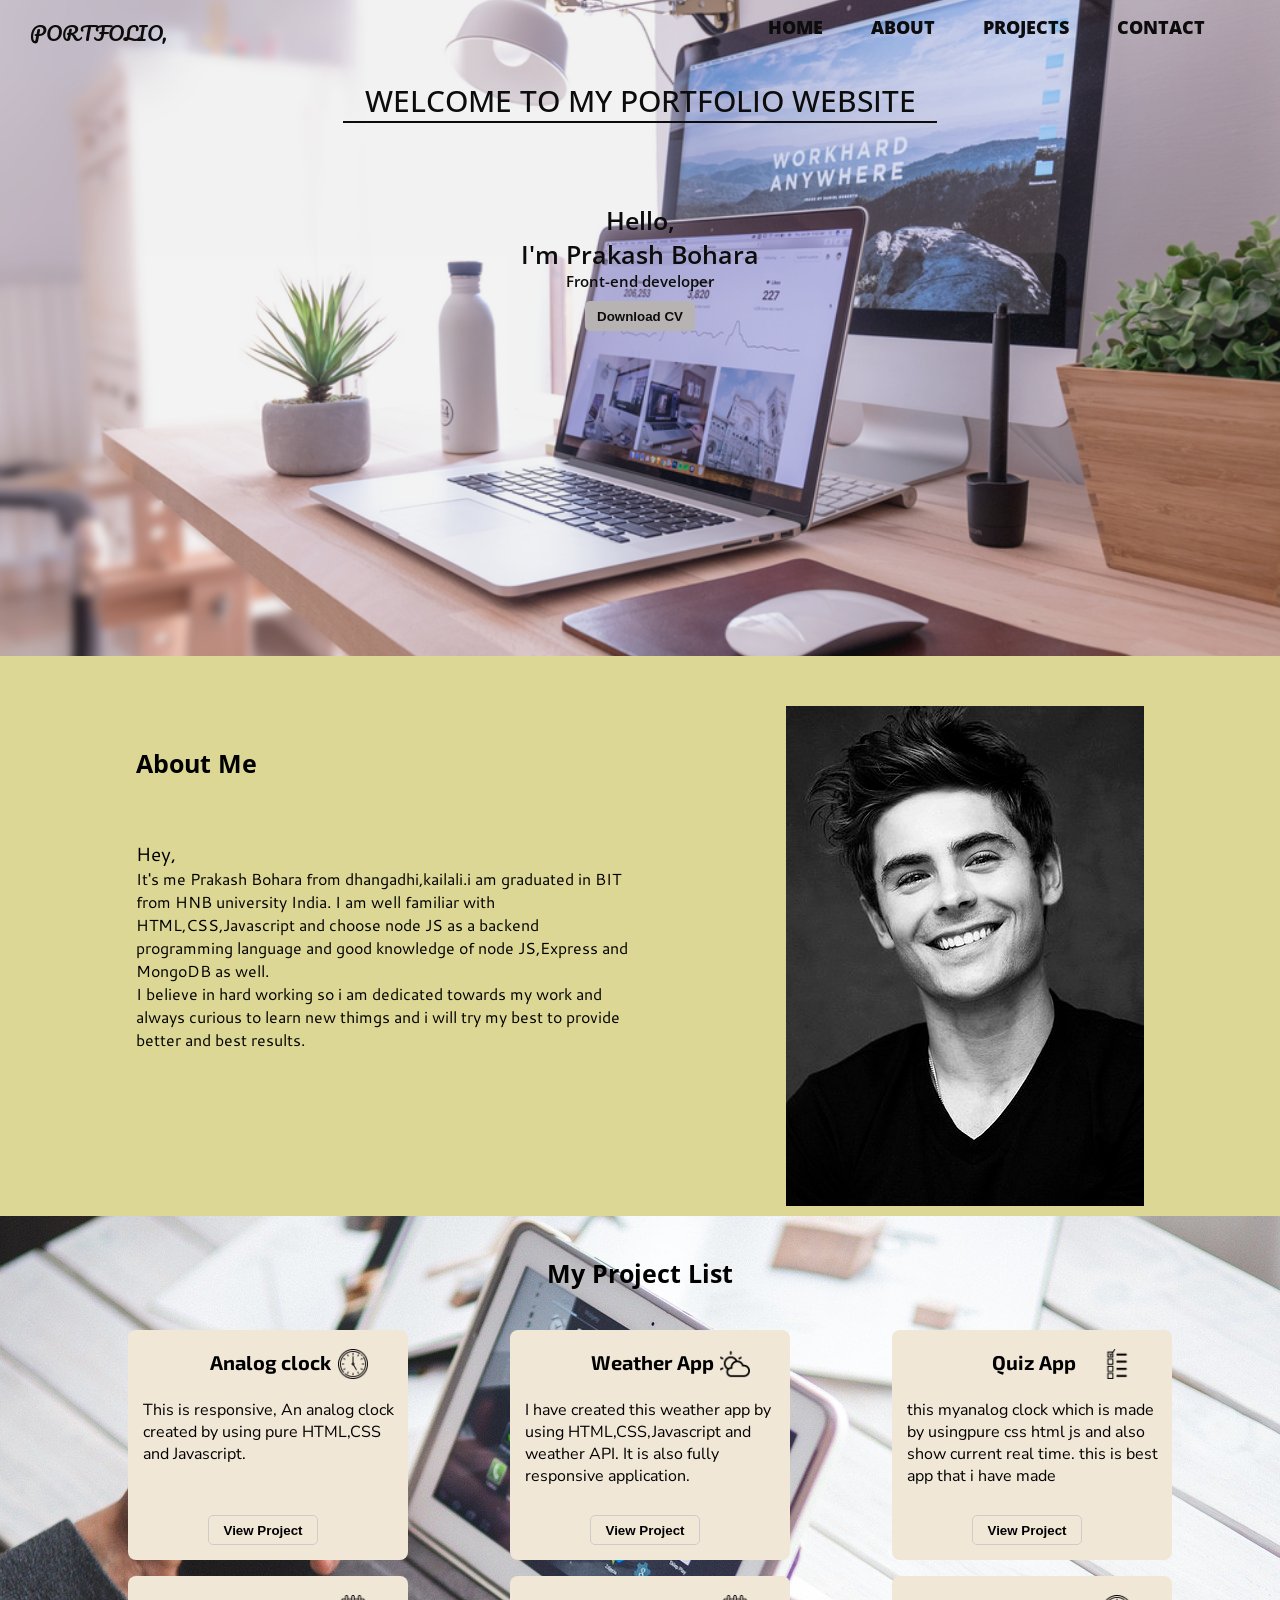
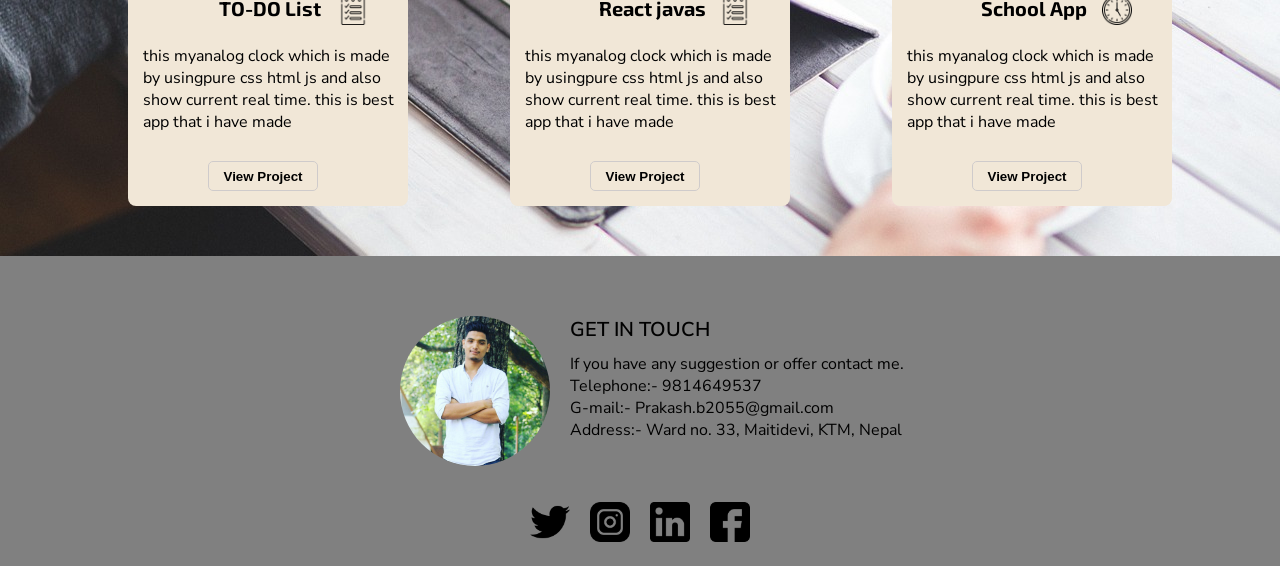
==== index.html @ d2a20824 "first commit" ====
<!DOCTYPE html>
<html lang="en">

<head>
    <meta charset="UTF-8">
    <meta name="viewport" content="width=device-width, initial-scale=1.0">
    <title>my portfolio</title>
    <link rel="preconnect" href="https://fonts.gstatic.com">
    <link href="https://fonts.googleapis.com/css2?family=Cantarell:ital@1&display=swap" rel="stylesheet">
    <link rel="preconnect" href="https://fonts.gstatic.com">
    <link href="https://fonts.googleapis.com/css2?family=Cantarell:ital@1&family=Exo+2:wght@500&family=Nunito+Sans&family=PT+Sans&family=Pacifico&display=swap" rel="stylesheet">
    <link rel="preconnect" href="https://fonts.gstatic.com">
    <link href="https://fonts.googleapis.com/css2?family=Cantarell:ital@1&family=Nunito+Sans&family=PT+Sans&family=Pacifico&display=swap" rel="stylesheet">
    <link rel="preconnect" href="https://fonts.gstatic.com">
    <link href="https://fonts.googleapis.com/css2?family=Open+Sans:wght@300&display=swap" rel="stylesheet">
    <link rel="stylesheet" href="/css/style.css">

    <script src="js/app.js"></script>

</head>

<body>
    <div class="website">
        <div class="mobile-nav">
            <button class="times" onclick="times()">
                <img src="/image/times.png" alt="">
            </button>
            <ul>
                <li><a href="#">HOME</a></li>
                <li><a href="#about">ABOUT</a></li>
                <li> <a href="#project">PROJECTS</a></li>
                <li> <a href="#contact">CONTACT</a></li>
            </ul>

        </div>
        <header>
            <nav class="navbar">
                <button class="hamberger" onclick="hamberger()"> <img src="/image/hamberger.png" alt=""></button>
                <h2>PORTFOLIO,</h2>
                <div class="top">

                    <a href="#">HOME</a>
                    <a href="#about">ABOUT</a>
                    <a href="#project">PROJECTS</a>
                    <a href="#contact">CONTACT</a>

                </div>
            </nav>
            <div class="box-first">
                <h1>WELCOME TO MY PORTFOLIO WEBSITE</h1>
                <div class="content">
                    <p class="content-para1">Hello, <br>I'm Prakash Bohara </p>
                    <p class="content-para2">Front-end developer</p>
                    <button class="btn"> <a href="my cv.docx">Download CV</a> </button>

                </div>
            </div>


        </header>
        <section id="about">
            <div class="about-img">
                <img src="/image/about.jpg" alt="Random pic">
            </div>
            <div class="box-second">
                <h1 id="heading-1">About Me</h1>
                <p id="para-first">Hey,</p>
                <p id="para-second"> It's me Prakash Bohara from dhangadhi,kailali.i am graduated in BIT from HNB university India. I am well familiar with HTML,CSS,Javascript and choose node JS as a backend programming language and good knowledge of node JS,Express and MongoDB
                    as well.</p>
                <P id="para-third">I believe in hard working so i am dedicated towards my work and always curious to learn new thimgs and i will try my best to provide better and best results. </P>
            </div>
        </section>
        <section id="project">
            <h1 id="heading-2">My Project List </h1>
            <div class="box-third">


                <div class="projects">

                    <h3> Analog clock <img src="/image/analog-clock.png" alt=""></h3>
                    <p>This is responsive, An analog clock created by using pure HTML,CSS and Javascript. </p>
                    <button class="btn2"><a href="/project1">View Project</a> </button>
                </div>

                <div class="projects">

                    <h3> Weather App<img src="image/weather.png" alt=""></h3>

                    <p>I have created this weather app by using HTML,CSS,Javascript and weather API. It is also fully responsive application.</p>
                    <button class="btn2"><a href="/project2">View Project</a> </button>
                </div>

                <div class="projects">

                    <h3>Quiz App<img src="image/quiz.png" alt=""></h3>
                    <p>this myanalog clock which is made by usingpure css html js and also show current real time. this is best app that i have made</p>
                    <button class="btn2"><a href="/project3">View Project</a> </button>
                </div>

                <div class="projects">

                    <h3>TO-DO List<img src="image/to-do-list.png" alt=""></h3>
                    <p>this myanalog clock which is made by usingpure css html js and also show current real time. this is best app that i have made</p>
                    <button class="btn2"><a href="/project4">View Project</a> </button>
                </div>

                <div class="projects">

                    <h3>React javas<img src="image/to-do-list.png" alt=""></h3>
                    <p>this myanalog clock which is made by usingpure css html js and also show current real time. this is best app that i have made</p>
                    <button class="btn2"><a href="/project5">View Project</a> </button>
                </div>

                <div class="projects">

                    <h3>School App<img src="image/analog-clock.png" alt=""></h3>
                    <p>this myanalog clock which is made by usingpure css html js and also show current real time. this is best app that i have made</p>
                    <button class="btn2"><a href="/project6">View Project</a> </button>
                </div>

            </div>
        </section>
        <section id="contact">

            <div class="box-fourth">
                <div class="contact-img">
                    <img src="/image/contatc.jpg" alt="">
                </div>
                <div class="contact-content">
                    <h1>GET IN TOUCH</h1>
                    <p>If you have any suggestion or offer contact me.</p>
                    <p>Telephone:- 9814649537 <br> G-mail:- Prakash.b2055@gmail.com <br> Address:- Ward no. 33, Maitidevi, KTM, Nepal</p>
                </div>
            </div>

    </div>
    <div class="image">
        <a href="https://l.facebook.com/l.php?u=https%3A%2F%2Ftwitter.com%2FPrakash18558085%3Fs%3D07%26fbclid%3DIwAR1LT5tSruj07zO6U4luWUTalQPMNTBiQPywFGPQ27iXMGVj2Sfdrr_hLyM&h=AT0Df08qnTMqB1E8colR6anBa8JI8VlFQgzpyqgn0P3Tec0mdxMw0DiLQaeKm5m8eGPQiudaMy1hAuvlIEtWeY4aNAv4U1D99sWLWDe79hLBKgvp2WCuIKjTewNuFO3nJk8gvQ">
            <img src="image/twitter.png" alt="" class="twitter"></a>
        <a href="https://www.instagram.com/prakash.bohara.161"> <img src="image/instagram.png" alt="" class="instagram"></a>
        <a href="https://l.facebook.com/l.php?u=https%3A%2F%2Fwww.linkedin.com%2Fin%2Fprakash-bohara-jr-8338bb199%3Ffbclid%3DIwAR3cQinhfYz2dq-CGLIPy9cwqOckso6JJ77ipxvKPTE25xpiazIV30Ly6HE&h=AT0GmFVVEuKdnbUt9HmDaWTx_zChdNqiSvQA6IdM9fBKVl4vtmIuig8YPZZUSbo3SBBx2ofRbUccjnbLvcOgRW_Sw1A232HBVzALbG6ZmJYrrLG6TOYVaCcUxHmJt13aeSy8zg">
            <img src="image/linkdin.png" alt="" class="linkedin"></a>
        <a href="https://www.facebook.com/prakash.bohara.161"> <img src="image/facebook.png" alt="" class="facebook"> </a>
    </div>
    </section>
    </div>


</body>
---- css/style.css ----
* {
               overflow-x: hidden;
               padding: 0;
               margin: 0;
               box-sizing: border-box;
           }
           
           body {
               background-color: grey
           }
           
           html {
               scroll-behavior: smooth;
           }
           
           header {
               font-family: 'Exo 2', sans-serif;
               position: relative;
               background-image: url(/image/homeimage1.png);
               background-size: cover;
               background-position: center;
               height: 41rem;
               opacity: 0.9;
           }
           
           .navbar {
               width: 100vw;
               height: 90px;
               display: flex;
               justify-content: flex-end;
               padding-top: 15px;
           }
           
           .navbar h2 {
               color: rgb(0, 0, 0);
               margin-right: auto;
               padding-left: 30px;
               font-size: 20px;
               font-family: 'Pacifico', cursive;
               font-weight: 400;
           }
           
           .top a {
               color: rgb(0, 0, 0);
               font-family: 'Open Sans', sans-serif;
               text-decoration: none;
               font-size: 18px;
               font-weight: 900;
           }
           
           .top a:hover {
               color: rgb(0, 0, 0);
           }
           
           .top {
               display: flex;
               width: 40%;
               column-gap: 3rem;
               font-size: 20px;
           }
           
           .box-first {
               color: rgb(0, 0, 0);
               text-align: center;
               margin-top: -10px;
           }
           
           .box-first h1 {
               border-bottom: 2px solid rgb(0, 0, 0);
               font-family: 'Open Sans', sans-serif;
               font-size: 30px;
               font-weight: 500;
               width: 594px;
               margin: auto;
               margin-bottom: 60px;
           }
           
           .content {
               width: 300px;
               height: 200px;
               margin: auto;
               padding-top: 20px;
               font-weight: 600;
           }
           
           .content-para1 {
               color: rgb(0, 0, 0);
               font-family: 'Open Sans', sans-serif;
               font-size: 25px;
           }
           
           .content-para2 {
               font-family: 'Open Sans', sans-serif;
               font-size: 15px;
               color: rgb(0, 0, 0);
           }
           
           .btn {
               margin-top: 10px;
               border-radius: 5px;
               height: 30px;
               width: 110px;
               border: none;
               background-color: rgb(190, 185, 185);
           }
           
           .btn a {
               text-decoration: none;
               color: rgb(0, 0, 0);
               font-weight: 700;
           }
           
           .btn:hover {
               box-shadow: 3px 3px 3px grey;
               cursor: pointer;
               background-color: rgb(225, 231, 225);
           }
           
           #about {
               font-family: 'Cantarell', sans-serif;
               color: black;
               height: 35rem;
               display: flex;
               flex-direction: row-reverse;
               justify-content: center;
               background-color: rgb(221, 215, 149);
               ;
           }
           
           .about-img {
               margin-top: 50px;
           }
           
           .box-second {
               font-family: 'Cantarell', sans-serif;
               width: 500px;
               margin-top: 90px;
               margin-right: 150px;
           }
           
           #heading-1 {
               font-family: 'Open Sans', sans-serif;
               color: black;
               margin-bottom: 60px;
               font-size: 25px;
           }
           
           #para-first {
               font-weight: 200;
               font-size: 19px;
           }
           
           #project {
               background-image: url(/image/project.jpg);
               background-position: top;
               background-size: cover;
               width: 100%;
               height: 40rem;
               padding-top: 20px;
           }
           
           #heading-2 {
               text-align: center;
               font-family: 'Open Sans', sans-serif;
               color: black;
               font-size: 25px;
               padding-top: 20px;
           }
           
           .box-third {
               padding-top: 20px;
               padding-left: 90px;
               margin-top: 20px;
               display: grid;
               grid-template-columns: repeat(3, 350px);
               grid-column-gap: 2rem;
               row-gap: 1rem;
               justify-content: center;
           }
           
           .projects {
               background-color: rgb(241, 231, 215);
               width: 280px;
               height: 230px;
               position: relative;
               padding-left: 15px;
               padding-right: 4px;
               border-radius: 8px;
           }
           
           .box-third img {
               height: 30px;
               width: 30px;
               position: absolute;
               right: 40px;
               top: 19px;
           }
           
           h3 {
               width: 200px;
               color: rgb(0, 0, 0);
               font-family: 'Exo 2', sans-serif;
               margin-top: 20px;
               margin-left: 27px;
               font-size: 20px;
               text-align: center;
               padding-bottom: 20px;
           }
           
           .projects p {
               font-family: 'Nunito Sans', sans-serif;
               margin-top: 5px;
           }
           
           .btn2 {
               border-radius: 5px;
               height: 30px;
               width: 110px;
               border: 1px solid rgb(207, 203, 203);
               background-color: transparent;
               position: absolute;
               bottom: 15px;
               left: 80px;
           }
           
           .btn2 a {
               text-decoration: none;
               color: black;
               font-weight: bold;
           }
           
           .btn2:hover {
               border: none;
               cursor: pointer;
               box-shadow: 3px 3px 3px grey;
               background-color: rgb(225, 231, 225);
           }
           
           #contact {
               font-family: 'Nunito Sans', sans-serif;
           }
           
           .box-fourth {
               width: 100%;
               margin-top: 60px;
               display: flex;
               flex-direction: row;
               margin-left: 350px;
           }
           
           .contact-img {
               margin-top: 0px;
           }
           
           .contact-img img {
               margin-left: 50px;
               height: 150px;
               width: 150px;
               border-radius: 200px;
           }
           
           .contact-content {
               width: 400px;
               margin-left: 20px;
           }
           
           .contact-content h1 {
               font-weight: 600;
               margin-bottom: 10px;
               font-size: 20px;
           }
           
           .image {
               margin-top: 30px;
               display: flex;
               margin-bottom: 20px;
               justify-content: center;
           }
           
           .twitter {
               height: 40px;
               width: 40px;
               margin-right: 20px;
           }
           
           .instagram {
               height: 40px;
               width: 40px;
               margin-right: 20px;
           }
           
           .linkedin {
               height: 40px;
               width: 40px;
               margin-right: 20px;
           }
           
           .facebook {
               height: 40px;
               width: 40px;
           }
           
           .hamberger {
               border-radius: 3px;
               position: absolute;
               top: 13px;
               right: 40px;
               outline: none;
               border: none;
               cursor: pointer;
           }
           
           .hamberger:hover {
               background-color: rgb(236, 14, 136);
           }
           
           .hamberger img {
               width: 25px;
               height: 20px;
           }
           
           .mobile-nav {
               position: absolute;
               z-index: 1000;
               width: 100%;
               height: 100%;
               background-color: azure;
               transform: translateX(-100%);
               transition: all .3s ease-in-out;
           }
           
           .open {
               transform: translateX(0);
           }
           
           .mobile-nav ul {
               margin-top: 20px;
           }
           
           .mobile-nav ul li {
               padding-left: 20px;
               padding-bottom: 10px;
           }
           
           .mobile-nav ul li a {
               font-size: larger;
               color: black;
               text-decoration: none;
           }
           
           .times {
               position: fixed;
               top: 20px;
               right: 40px;
               width: 20px;
               height: 20px;
           }
           
           @media( min-width: 1350px) {
               .top {
                   column-gap: 4rem;
               }
               .box-fourth {
                   margin-left: 400px;
               }
           }
           
           @media( max-width:1115px) {
               .box-third {
                   display: grid;
                   grid-template-columns: repeat(2, 350px);
               }
               .box-fourth {
                   margin-left: 250px;
               }
               #project {
                   height: 100%;
               }
           }
           
           @media( min-width: 1025px) {
               .hamberger {
                   display: none;
               }
               .mobile-nav {
                   display: none;
               }
               #about {
                   background-position: right;
               }
           }
           /*This media query is for Ipad only*/
           
           @media ( max-width: 1024px) {
               .top {
                   display: none;
               }
               .hamberger {
                   margin-right: -20px;
               }
               .about-img {
                   margin-left: 0px;
                   padding-right: 30px;
               }
               .box-second {
                   width: 400px;
                   padding-left: 10px;
                   margin-right: 20px;
               }
               .box-fourth {
                   margin-left: 100px;
               }
               .mobile-nav {
                   overflow-x: hidden;
                   display: absolute;
               }
               .times {
                   position: fixed;
               }
           }
           /*This media query is for mobile phones*/
           
           @media(max-width:767px) {
               .header {
                   width: 700px;
               }
               .navbar h2 {
                   padding-left: 10px;
               }
               .box-first {
                   background-size: 700px 650px;
               }
               .about-img {
                   display: none;
               }
               .box-second {
                   padding-top: 40px;
                   margin-top: 60px;
                   width: 100%;
                   margin-right: 5px;
                   padding: 0px 50px;
               }
               .box-third {
                   display: grid;
                   grid-template-columns: repeat(1, 350px);
                   padding-left: 50px;
               }
               .box-fourth {
                   margin-left: 20px;
               }
           }
           
           @media(max-width:600px) {
               .box-first h1 {
                   display: none;
               }
               .content {
                   margin-top: 120px;
               }
               .contact-img {
                   display: none;
               }
               .box-fourth {
                   margin-left: 10px;
                   width: auto;
                   margin-right: 10px;
               }
           }
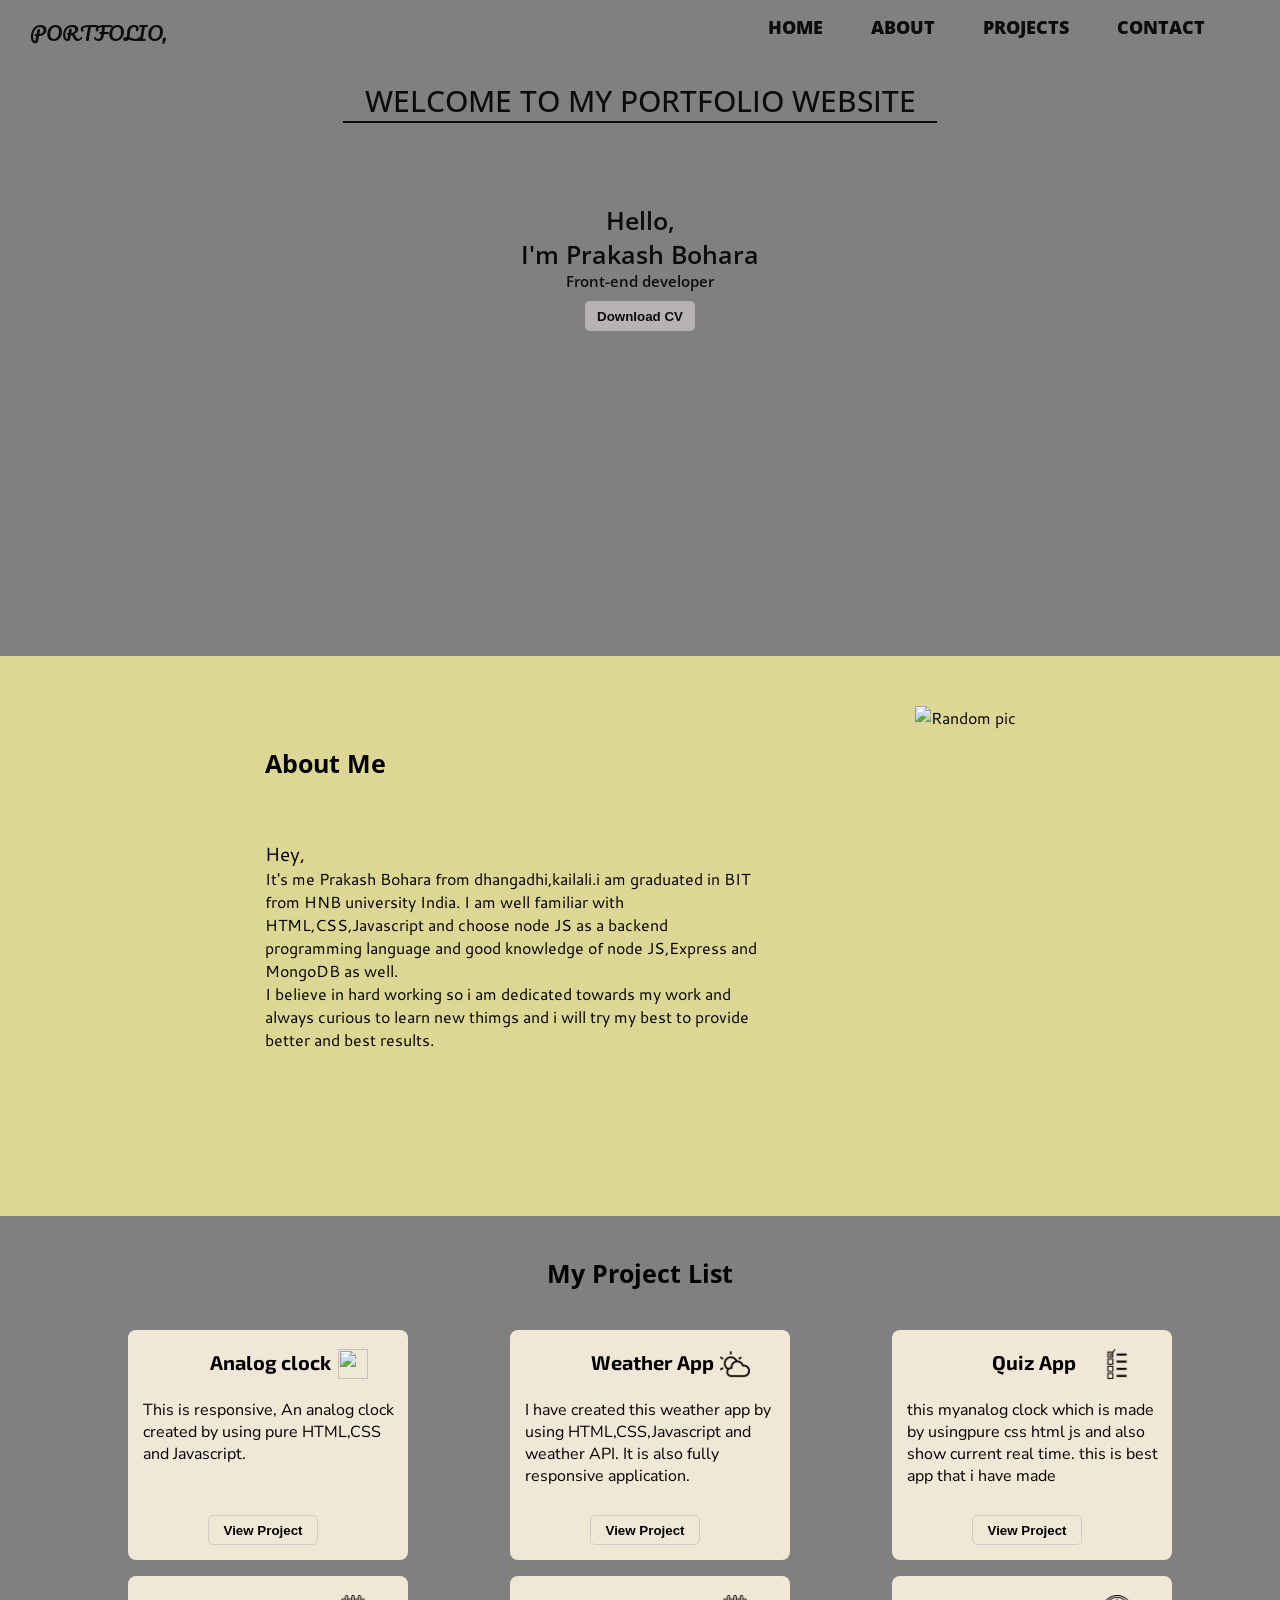
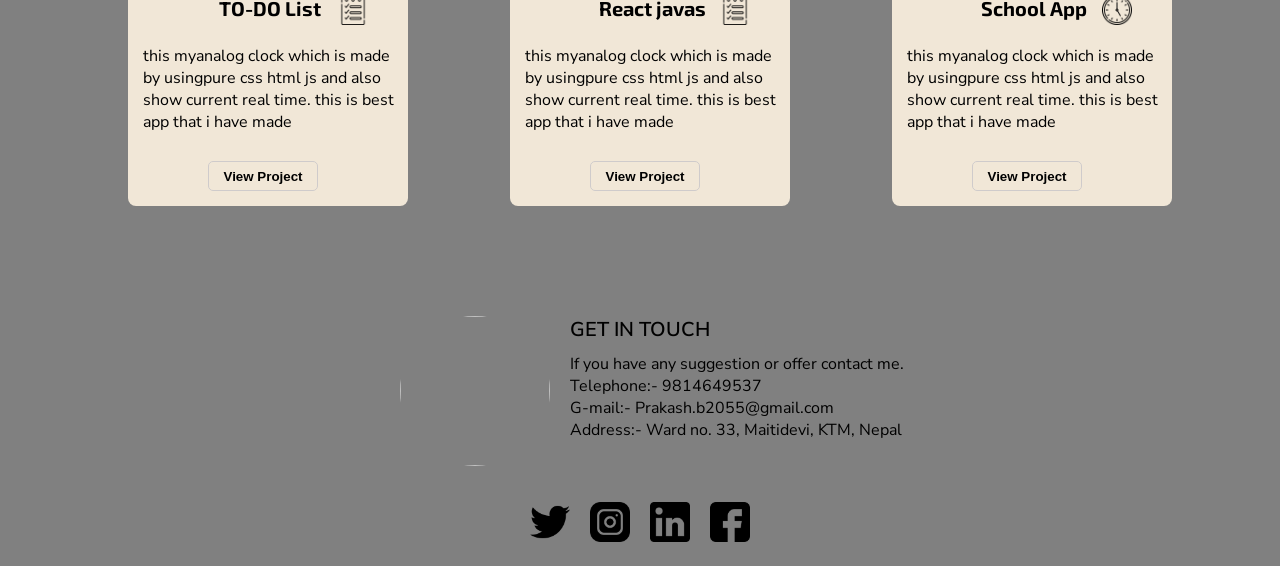
==== commit 54d15f31: "commit" ====
--- a/index.html
+++ b/index.html
@@ -13,7 +13,7 @@
     <link href="https://fonts.googleapis.com/css2?family=Cantarell:ital@1&family=Nunito+Sans&family=PT+Sans&family=Pacifico&display=swap" rel="stylesheet">
     <link rel="preconnect" href="https://fonts.gstatic.com">
     <link href="https://fonts.googleapis.com/css2?family=Open+Sans:wght@300&display=swap" rel="stylesheet">
-    <link rel="stylesheet" href="/css/style.css">
+    <link rel="stylesheet" href="css/style.css">
 
     <script src="js/app.js"></script>
 
@@ -60,7 +60,7 @@
         </header>
         <section id="about">
             <div class="about-img">
-                <img src="/image/about.jpg" alt="Random pic">
+                <img src="/PORTFOLIO/image/about.jpg" alt="Random pic">
             </div>
             <div class="box-second">
                 <h1 id="heading-1">About Me</h1>
@@ -77,9 +77,9 @@
 
                 <div class="projects">
 
-                    <h3> Analog clock <img src="/image/analog-clock.png" alt=""></h3>
+                    <h3> Analog clock <img src="/PORTFOLIO/image/analog-clock.png" alt=""></h3>
                     <p>This is responsive, An analog clock created by using pure HTML,CSS and Javascript. </p>
-                    <button class="btn2"><a href="/project1">View Project</a> </button>
+                    <button class="btn2"><a href="Analog Clock Project">View Project</a> </button>
                 </div>
 
                 <div class="projects">
@@ -87,14 +87,14 @@
                     <h3> Weather App<img src="image/weather.png" alt=""></h3>
 
                     <p>I have created this weather app by using HTML,CSS,Javascript and weather API. It is also fully responsive application.</p>
-                    <button class="btn2"><a href="/project2">View Project</a> </button>
+                    <button class="btn2"><a href="Weather App Project">View Project</a> </button>
                 </div>
 
                 <div class="projects">
 
                     <h3>Quiz App<img src="image/quiz.png" alt=""></h3>
                     <p>this myanalog clock which is made by usingpure css html js and also show current real time. this is best app that i have made</p>
-                    <button class="btn2"><a href="/project3">View Project</a> </button>
+                    <button class="btn2"><a href="Quiz App Project">View Project</a> </button>
                 </div>
 
                 <div class="projects">
@@ -124,7 +124,7 @@
 
             <div class="box-fourth">
                 <div class="contact-img">
-                    <img src="/image/contatc.jpg" alt="">
+                    <img src="/PORTFOLIO/image/contatc.jpg" alt="">
                 </div>
                 <div class="contact-content">
                     <h1>GET IN TOUCH</h1>
--- a/css/style.css
+++ b/css/style.css
@@ -16,7 +16,7 @@
            header {
                font-family: 'Exo 2', sans-serif;
                position: relative;
-               background-image: url(/image/homeimage1.png);
+               background-image: url(/PORTFOLIO/image/homeimage1.png);
                background-size: cover;
                background-position: center;
                height: 41rem;
@@ -151,7 +151,7 @@
            }
            
            #project {
-               background-image: url(/image/project.jpg);
+               background-image: url(/PORTFOLIO/image/project.jpg);
                background-position: top;
                background-size: cover;
                width: 100%;
